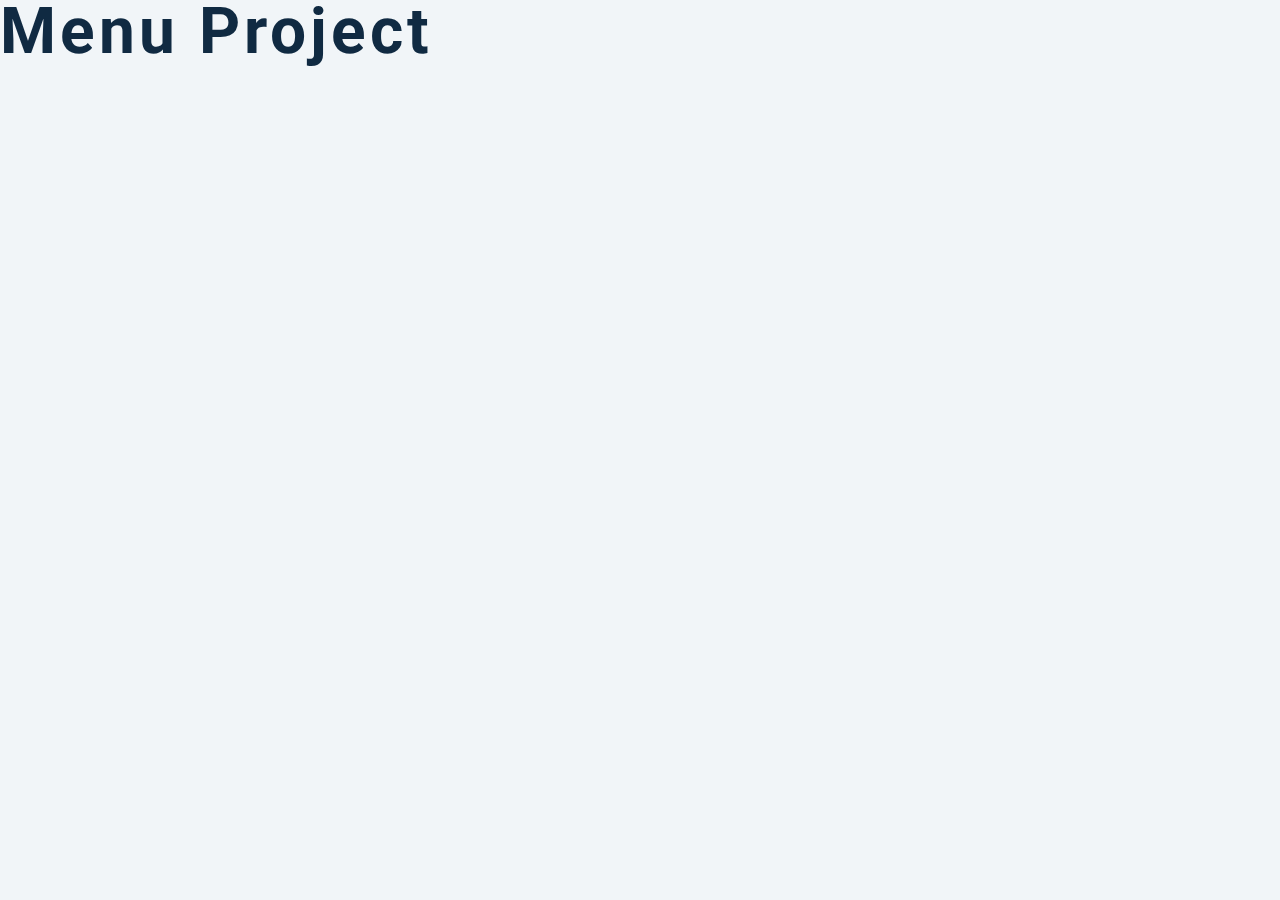
==== 07_Menu/index.html @ c3321764 "init project for basic menu filtering" ====
<!DOCTYPE html>
<html lang="en">
  <head>
    <meta charset="UTF-8" />
    <meta name="viewport" content="width=device-width, initial-scale=1.0" />
    <title>Starter</title>
    <!-- font-awesome -->
    <link
      rel="stylesheet"
      href="https://cdnjs.cloudflare.com/ajax/libs/font-awesome/5.14.0/css/all.min.css"
    />
    <!-- styles -->
    <link rel="stylesheet" href="styles.css" />
  </head>
  <body>
    <h1>menu project</h1>
    <!-- javascript -->
    <script src="app.js"></script>
  </body>
</html>
---- 07_Menu/styles.css ----
/*
=============== 
Fonts
===============
*/
@import url("https://fonts.googleapis.com/css?family=Open+Sans|Roboto:400,700&display=swap");

/*
=============== 
Variables
===============
*/

:root {
  /* dark shades of primary color*/
  --clr-primary-1: hsl(205, 86%, 17%);
  --clr-primary-2: hsl(205, 77%, 27%);
  --clr-primary-3: hsl(205, 72%, 37%);
  --clr-primary-4: hsl(205, 63%, 48%);
  /* primary/main color */
  --clr-primary-5: #49a6e9;
  /* lighter shades of primary color */
  --clr-primary-6: hsl(205, 89%, 70%);
  --clr-primary-7: hsl(205, 90%, 76%);
  --clr-primary-8: hsl(205, 86%, 81%);
  --clr-primary-9: hsl(205, 90%, 88%);
  --clr-primary-10: hsl(205, 100%, 96%);
  /* darkest grey - used for headings */
  --clr-grey-1: hsl(209, 61%, 16%);
  --clr-grey-2: hsl(211, 39%, 23%);
  --clr-grey-3: hsl(209, 34%, 30%);
  --clr-grey-4: hsl(209, 28%, 39%);
  /* grey used for paragraphs */
  --clr-grey-5: hsl(210, 22%, 49%);
  --clr-grey-6: hsl(209, 23%, 60%);
  --clr-grey-7: hsl(211, 27%, 70%);
  --clr-grey-8: hsl(210, 31%, 80%);
  --clr-grey-9: hsl(212, 33%, 89%);
  --clr-grey-10: hsl(210, 36%, 96%);
  --clr-white: #fff;
  --clr-red-dark: hsl(360, 67%, 44%);
  --clr-red-light: hsl(360, 71%, 66%);
  --clr-green-dark: hsl(125, 67%, 44%);
  --clr-green-light: hsl(125, 71%, 66%);
  --clr-gold: #c59d5f;
  --clr-black: #222;
  --ff-primary: "Roboto", sans-serif;
  --ff-secondary: "Open Sans", sans-serif;
  --transition: all 0.3s linear;
  --spacing: 0.25rem;
  --radius: 0.5rem;
  --light-shadow: 0 5px 15px rgba(0, 0, 0, 0.1);
  --dark-shadow: 0 5px 15px rgba(0, 0, 0, 0.2);
  --max-width: 1170px;
  --fixed-width: 620px;
}
/*
=============== 
Global Styles
===============
*/

*,
::after,
::before {
  margin: 0;
  padding: 0;
  box-sizing: border-box;
}
body {
  font-family: var(--ff-secondary);
  background: var(--clr-grey-10);
  color: var(--clr-grey-1);
  line-height: 1.5;
  font-size: 0.875rem;
}
ul {
  list-style-type: none;
}
a {
  text-decoration: none;
}
img:not(.logo) {
  width: 100%;
}
img {
  display: block;
}

h1,
h2,
h3,
h4 {
  letter-spacing: var(--spacing);
  text-transform: capitalize;
  line-height: 1.25;
  margin-bottom: 0.75rem;
  font-family: var(--ff-primary);
}
h1 {
  font-size: 3rem;
}
h2 {
  font-size: 2rem;
}
h3 {
  font-size: 1.25rem;
}
h4 {
  font-size: 0.875rem;
}
p {
  margin-bottom: 1.25rem;
  color: var(--clr-grey-5);
}
@media screen and (min-width: 800px) {
  h1 {
    font-size: 4rem;
  }
  h2 {
    font-size: 2.5rem;
  }
  h3 {
    font-size: 1.75rem;
  }
  h4 {
    font-size: 1rem;
  }
  body {
    font-size: 1rem;
  }
  h1,
  h2,
  h3,
  h4 {
    line-height: 1;
  }
}
/*  global classes */

.btn {
  text-transform: uppercase;
  background: transparent;
  color: var(--clr-black);
  padding: 0.375rem 0.75rem;
  letter-spacing: var(--spacing);
  display: inline-block;
  transition: var(--transition);
  font-size: 0.875rem;
  border: 2px solid var(--clr-black);
  cursor: pointer;
  box-shadow: 0 1px 3px rgba(0, 0, 0, 0.2);
  border-radius: var(--radius);
}
.btn:hover {
  color: var(--clr-white);
  background: var(--clr-black);
}
/* section */
.section {
  padding: 5rem 0;
}

main {
  min-height: 100vh;
  display: grid;
  place-items: center;
}
/*
=============== 
Menu
===============
*/

.menu {
  padding: 5rem 0;
}
.title {
  text-align: center;
  margin-bottom: 2rem;
}
.underline {
  width: 5rem;
  height: 0.25rem;
  background: var(--clr-gold);
  margin-left: auto;
  margin-right: auto;
}
.btn-container {
  margin-bottom: 4rem;
  display: flex;
  justify-content: center;
}
.filter-btn {
  background: transparent;
  border-color: var(--clr-gold);
  font-size: 1rem;
  text-transform: capitalize;
  margin: 0 0.5rem;
  letter-spacing: 1px;
  border-radius: var(--radius);
  padding: 0.375rem 0.75rem;
  color: var(--clr-gold);
  cursor: pointer;
  transition: var(--transition);
}
.filter-btn:hover {
  background: var(--clr-gold);
  color: var(--clr-white);
}
.section-center {
  width: 90vw;
  margin: 0 auto;
  max-width: 1170px;
  display: grid;
  gap: 3rem 2rem;
  justify-items: center;
}
.menu-item {
  display: grid;
  gap: 1rem 2rem;
  max-width: 25rem;
}
.photo {
  object-fit: cover;
  height: 200px;
  border: 0.25rem solid var(--clr-gold);
  border-radius: var(--radius);
}
.item-info header {
  display: flex;
  justify-content: space-between;
  border-bottom: 0.5px dotted var(--clr-grey-5);
}
.item-info h4 {
  margin-bottom: 0.5rem;
}
.price {
  color: var(--clr-gold);
}
.item-text {
  margin-bottom: 0;
  padding-top: 1rem;
}

@media screen and (min-width: 768px) {
  .menu-item {
    grid-template-columns: 225px 1fr;
    gap: 0 1.25rem;
    max-width: 40rem;
  }
  .photo {
    height: 175px;
  }
}
@media screen and (min-width: 1200px) {
  .section-center {
    width: 95vw;
    grid-template-columns: 1fr 1fr;
  }
  .photo {
    height: 150px;
  }
}
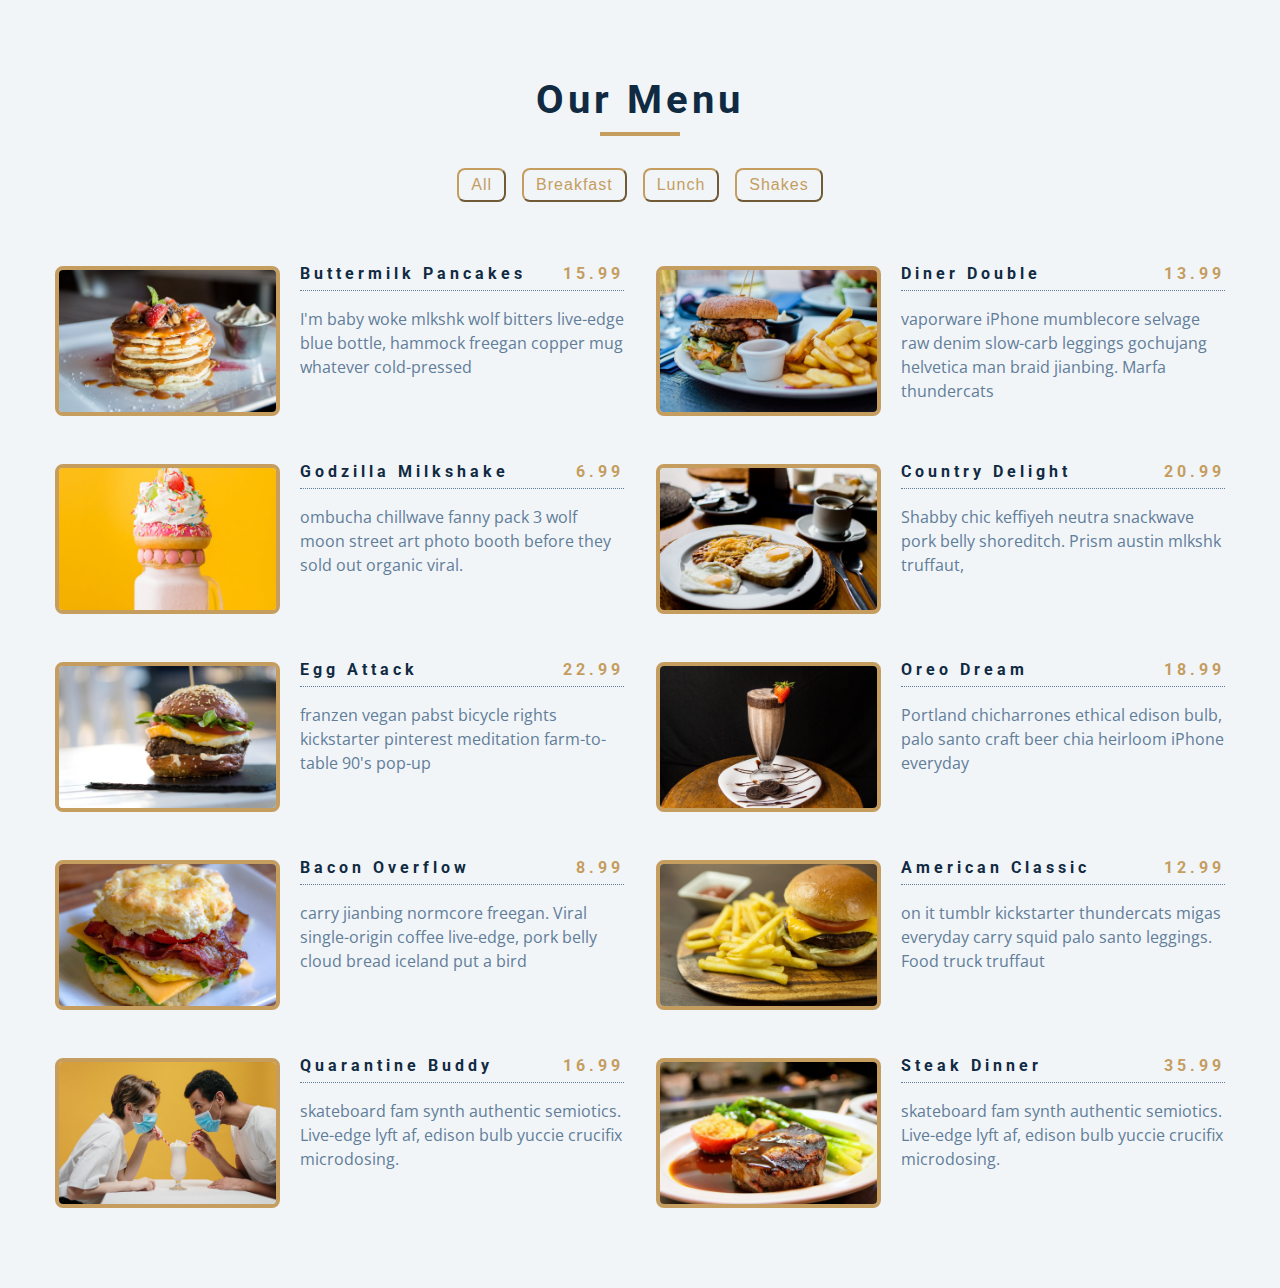
==== commit 1fcc6cff: "functional - filtering menu" ====
--- a/07_Menu/index.html
+++ b/07_Menu/index.html
@@ -13,7 +13,40 @@
     <link rel="stylesheet" href="styles.css" />
   </head>
   <body>
-    <h1>menu project</h1>
+    <section class="menu">
+      <!-- title -->
+      <div class="title">
+        <h2>our menu</h2>
+        <div class="underline"></div>
+      </div>
+      <!-- filter buttons -->
+      <div class="btn-container">
+        <button class="filter-btn" type="button" data-id="all">all</button>
+        <button class="filter-btn" type="button" data-id="breakfast">breakfast</button>
+        <button class="filter-btn" type="button" data-id="lunch">lunch</button>
+        <button class="filter-btn" type="button" data-id="shakes">shakes</button>
+      </div>
+      <!-- menu items -->
+      <div class="section-center">
+        <!-- single item -->
+        <article class="menu-item">
+          <img src="./menu-item.jpeg" class="photo" alt="">
+          <div class="item-info">
+            <header>
+              <h4>buttermilk pancakes</h4>
+              <h4 class="price">$15.99</h4>
+            </header>
+            <p class="item-text">
+              Lorem, ipsum dolor sit amet consectetur adipisicing elit. Illum, mollitia.
+              Atque quis odit eum consequuntur labore nisi quas esse amet?
+              Doloribus porro non illum enim id ratione, veniam voluptatum itaque.
+              Fugit, maxime animi? Soluta amet nostrum ex dolore saepe nesciunt.
+            </p>
+          </div>
+        </article>
+        <!-- end of single item -->
+      </div>
+    </section>
     <!-- javascript -->
     <script src="app.js"></script>
   </body>
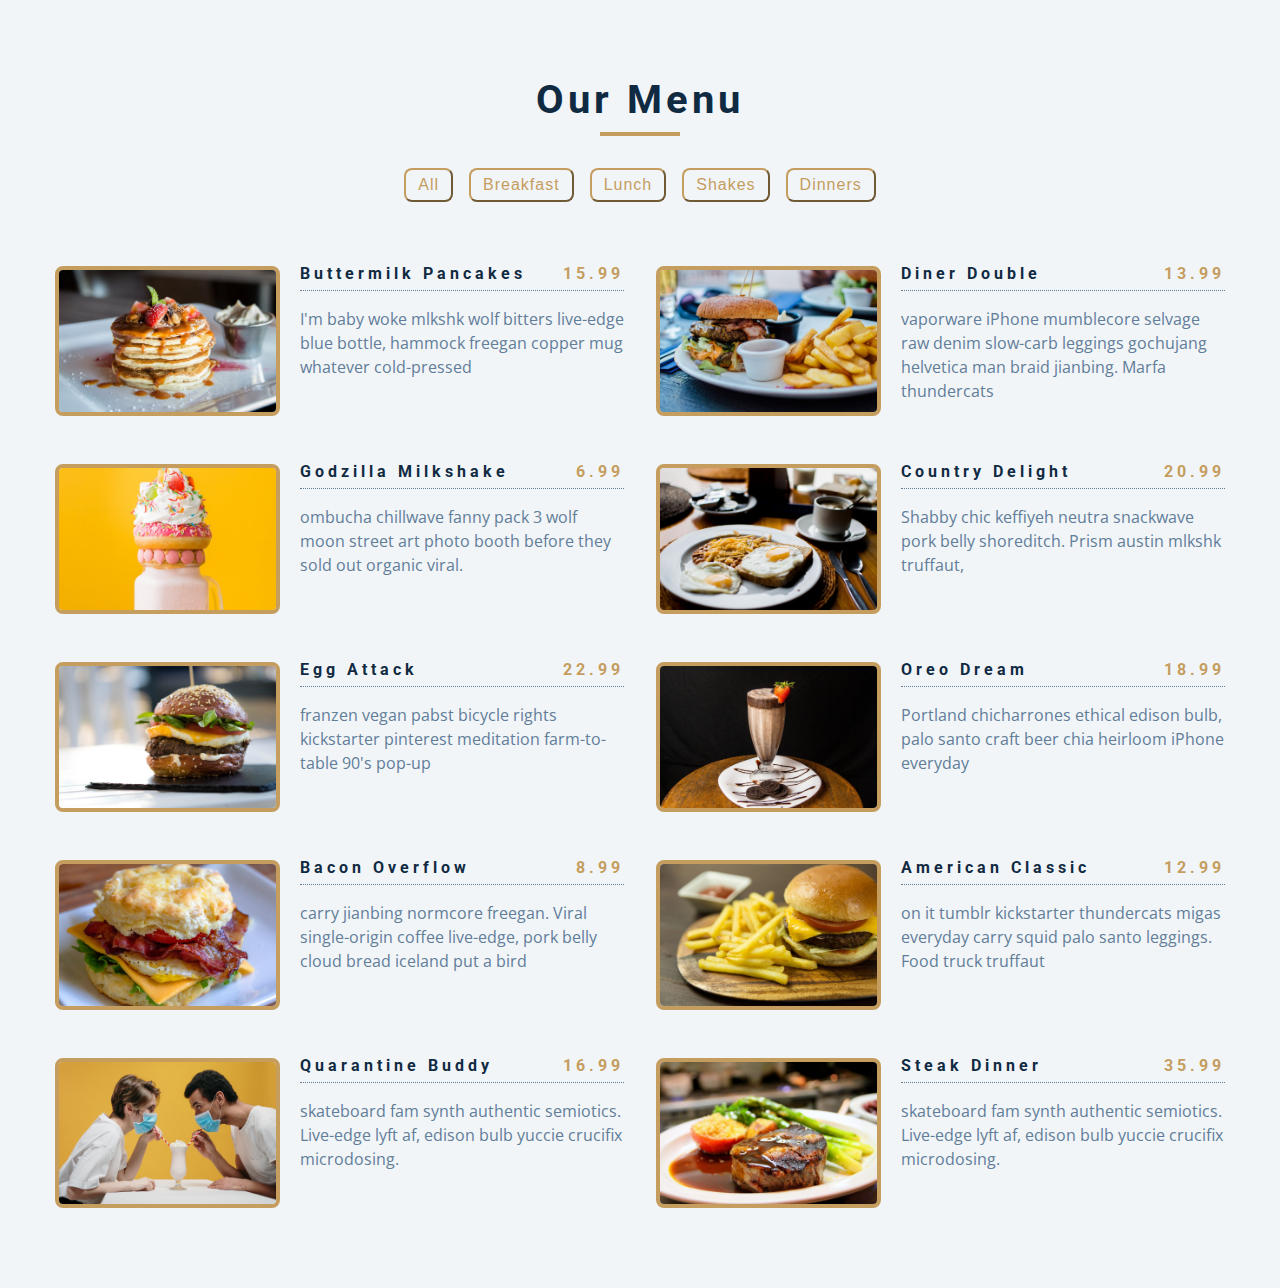
==== commit 8dd26ac0: "finalized dynamic content filtering on online menu" ====
--- a/07_Menu/index.html
+++ b/07_Menu/index.html
@@ -21,10 +21,10 @@
       </div>
       <!-- filter buttons -->
       <div class="btn-container">
-        <button class="filter-btn" type="button" data-id="all">all</button>
+        <!-- <button class="filter-btn" type="button" data-id="all">all</button>
         <button class="filter-btn" type="button" data-id="breakfast">breakfast</button>
         <button class="filter-btn" type="button" data-id="lunch">lunch</button>
-        <button class="filter-btn" type="button" data-id="shakes">shakes</button>
+        <button class="filter-btn" type="button" data-id="shakes">shakes</button> -->
       </div>
       <!-- menu items -->
       <div class="section-center">
